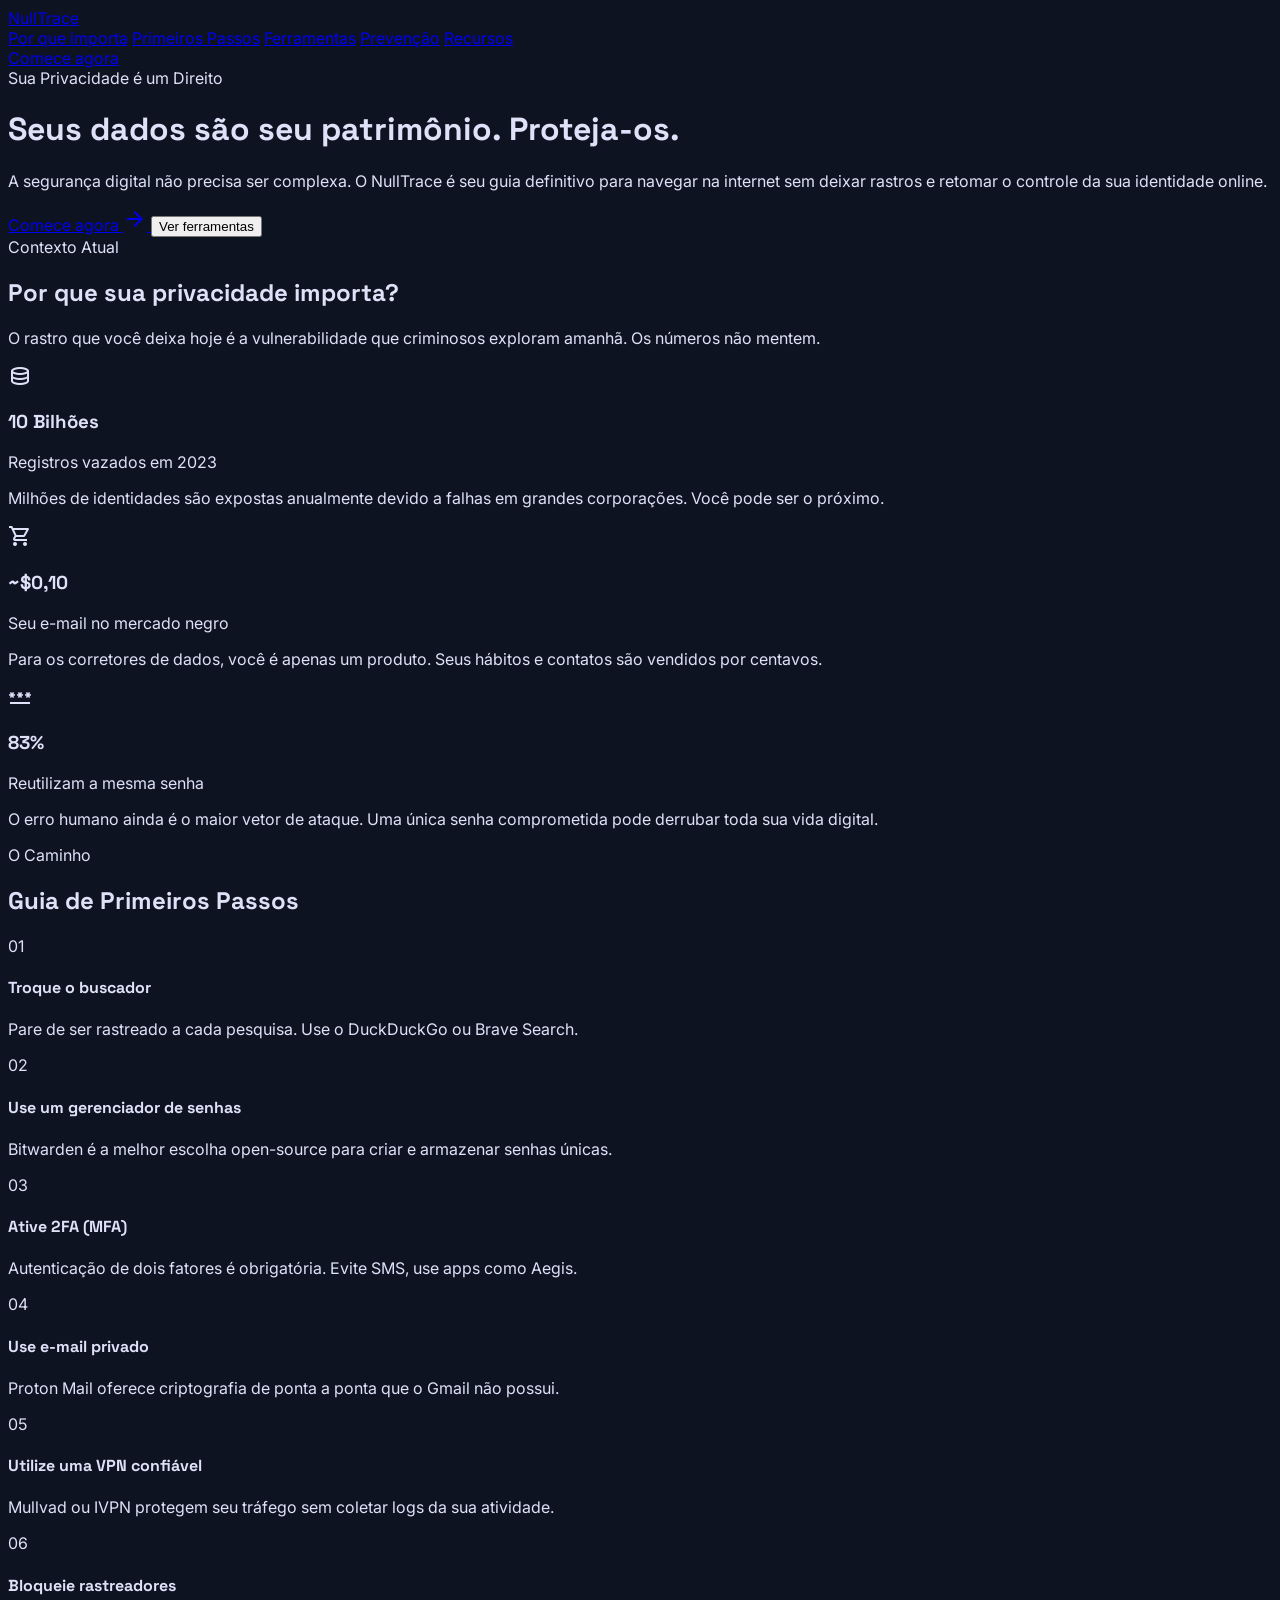
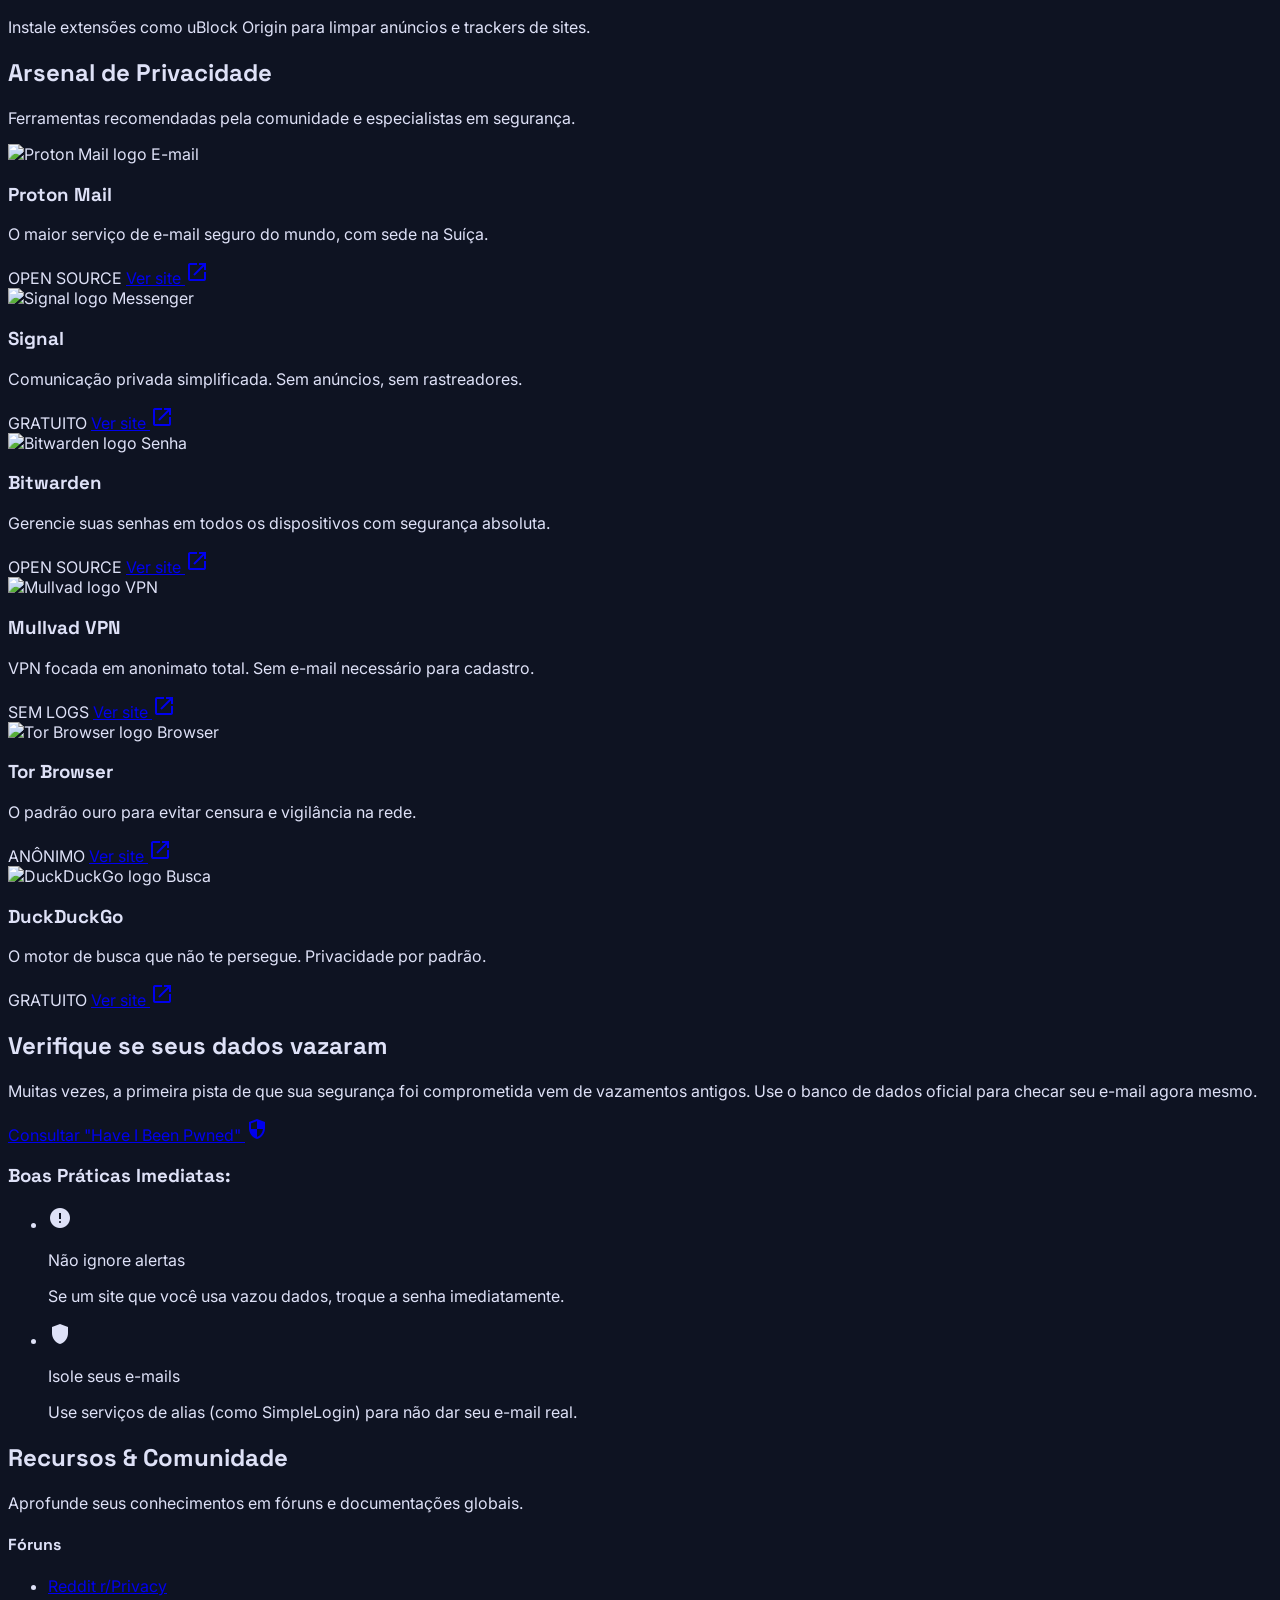
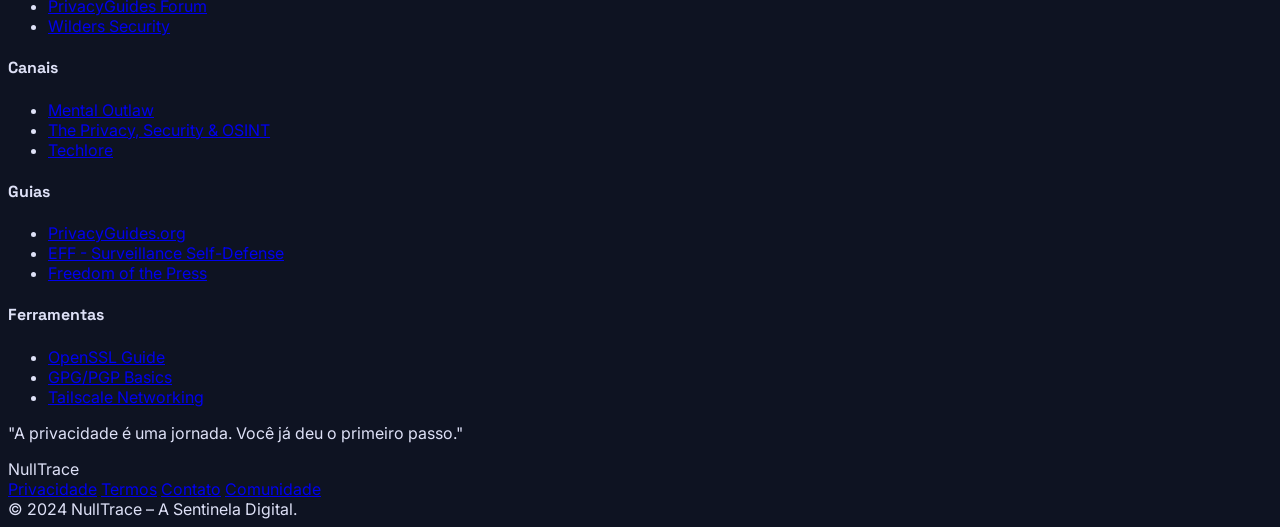
==== index.html @ 6bcc8bbe "Add files via upload" ====
<!DOCTYPE html>

<html class="dark" lang="pt-BR">

<head>
    <meta charset="utf-8" />
    <meta content="width=device-width, initial-scale=1.0" name="viewport" />
    <title>NullTrace | A Sentinela Digital</title>
    <script src="https://cdn.tailwindcss.com?plugins=forms,container-queries"></script>
    <link
        href="https://fonts.googleapis.com/css2?family=Space+Grotesk:wght@300;400;500;600;700&amp;family=Inter:wght@300;400;500;600&amp;display=swap"
        rel="stylesheet" />
    <link
        href="https://fonts.googleapis.com/css2?family=Material+Symbols+Outlined:wght,FILL@100..700,0..1&amp;display=swap"
        rel="stylesheet" />
    <link
        href="https://fonts.googleapis.com/css2?family=Material+Symbols+Outlined:wght,FILL@100..700,0..1&amp;display=swap"
        rel="stylesheet" />
    <script src="js/tailwind-config.js"></script>
    <link rel="stylesheet" href="css/style.css">
</head>

<body class="selection:bg-primary-container selection:text-white">
    <!-- TopNavBar -->
    <nav
        class="fixed top-0 w-full z-50 bg-[#0e1322]/60 backdrop-blur-xl transition-all duration-300 shadow-[0_20px_50px_rgba(37,99,235,0.08)]">
        <div class="flex justify-between items-center px-8 py-4 max-w-7xl mx-auto">
            <a class="text-2xl font-bold tracking-tighter text-white dark:text-slate-50" href="#">NullTrace</a>
            <div class="hidden md:flex items-center space-x-8">
                <a class="nav-link text-blue-500 font-semibold border-b-2 border-blue-600 pb-1 text-sm uppercase tracking-widest transition-colors"
                    href="#por-que-importa">Por que importa</a>
                <a class="nav-link text-slate-400 hover:text-white border-b-2 border-transparent pb-1 text-sm uppercase tracking-widest transition-colors"
                    href="#primeiros-passos">Primeiros Passos</a>
                <a class="nav-link text-slate-400 hover:text-white border-b-2 border-transparent pb-1 text-sm uppercase tracking-widest transition-colors"
                    href="#ferramentas">Ferramentas</a>
                <a class="nav-link text-slate-400 hover:text-white border-b-2 border-transparent pb-1 text-sm uppercase tracking-widest transition-colors"
                    href="#prevencao">Prevenção</a>
                <a class="nav-link text-slate-400 hover:text-white border-b-2 border-transparent pb-1 text-sm uppercase tracking-widest transition-colors"
                    href="#recursos">Recursos</a>
            </div>
            <a href="comece-agora.html"
                class="bg-gradient-to-r from-primary-container to-secondary-container text-on-primary-container px-6 py-2.5 rounded-xl font-semibold scale-95 duration-200 active:opacity-80 transition-all hover:shadow-[0_0_20px_rgba(37,99,235,0.3)] inline-block text-center">
                Comece agora
            </a>
        </div>
    </nav>
    <!-- Hero Section -->
    <header class="relative pt-32 pb-20 md:pt-48 md:pb-32 overflow-hidden bg-black">
        <div class="absolute inset-0 opacity-10"
            style="background-image: url('https://lh3.googleusercontent.com/aida-public/[base64]');">
        </div>
        <div class="max-w-7xl mx-auto px-8 relative z-10">
            <div class="space-y-8 max-w-4xl mx-auto flex flex-col items-center text-center">
                <div
                    class="inline-flex items-center px-3 py-1 rounded-full bg-primary-container/10 border border-primary-container/20 text-primary text-xs font-bold uppercase tracking-widest">
                    <span class="mr-2 flex h-2 w-2 rounded-full bg-primary animate-pulse"></span>
                    Sua Privacidade é um Direito
                </div>
                <h1 class="text-6xl md:text-8xl font-bold tracking-tighter text-white leading-tight">
                    Seus dados são seu <span class="text-secondary">patrimônio</span>.
                    Proteja-os.
                </h1>
                <p class="text-xl text-on-surface-variant max-w-2xl leading-relaxed mx-auto">
                    A segurança digital não precisa ser complexa. O NullTrace é seu guia definitivo para navegar na
                    internet sem deixar rastros e retomar o controle da sua identidade online.
                </p>
                <div class="flex flex-col sm:flex-row gap-4 justify-center">
                    <a href="comece-agora.html"
                        class="bg-gradient-to-r from-primary-container to-secondary-container text-white px-8 py-4 rounded-xl font-bold text-lg hover:scale-[1.02] transition-transform flex items-center justify-center gap-2">
                        Comece agora <span class="material-symbols-outlined">arrow_forward</span>
                    </a>
                    <button
                        class="bg-surface-container hover:bg-surface-container-high text-white px-8 py-4 rounded-xl font-bold text-lg transition-all border border-outline-variant/20 flex items-center justify-center gap-2">
                        Ver ferramentas
                    </button>
                </div>
            </div>
        </div>
    </header>
    <!-- Por que importa -->
    <section class="py-24 bg-surface-container-low" id="por-que-importa">
        <div class="max-w-7xl mx-auto px-8">
            <div class="flex flex-col md:flex-row justify-between items-end mb-16 gap-6">
                <div>
                    <span class="text-primary font-bold uppercase tracking-[0.2em] text-sm">Contexto Atual</span>
                    <h2 class="text-4xl font-bold text-white mt-2">Por que sua privacidade importa?</h2>
                </div>
                <p class="text-on-surface-variant max-w-md">O rastro que você deixa hoje é a vulnerabilidade que
                    criminosos exploram amanhã. Os números não mentem.</p>
            </div>
            <div class="grid md:grid-cols-3 gap-8">
                <!-- Card 1 -->
                <div
                    class="bg-surface-container p-8 rounded-xl border border-outline-variant/10 hover:-translate-y-2 hover:shadow-[0_20px_40px_rgba(37,99,235,0.1)] transition-all duration-300">
                    <span class="material-symbols-outlined text-secondary text-4xl mb-6">database</span>
                    <h3 class="text-4xl font-bold text-white mb-2">10 Bilhões</h3>
                    <p class="text-primary font-semibold mb-4">Registros vazados em 2023</p>
                    <p class="text-on-surface-variant text-sm leading-relaxed">Milhões de identidades são expostas
                        anualmente devido a falhas em grandes corporações. Você pode ser o próximo.</p>
                </div>
                <!-- Card 2 -->
                <div
                    class="bg-surface-container p-8 rounded-xl border border-outline-variant/10 hover:-translate-y-2 hover:shadow-[0_20px_40px_rgba(37,99,235,0.1)] transition-all duration-300">
                    <span class="material-symbols-outlined text-secondary text-4xl mb-6">shopping_cart</span>
                    <h3 class="text-4xl font-bold text-white mb-2">~$0,10</h3>
                    <p class="text-primary font-semibold mb-4">Seu e-mail no mercado negro</p>
                    <p class="text-on-surface-variant text-sm leading-relaxed">Para os corretores de dados, você é
                        apenas um produto. Seus hábitos e contatos são vendidos por centavos.</p>
                </div>
                <!-- Card 3 -->
                <div
                    class="bg-surface-container p-8 rounded-xl border border-outline-variant/10 hover:-translate-y-2 hover:shadow-[0_20px_40px_rgba(37,99,235,0.1)] transition-all duration-300">
                    <span class="material-symbols-outlined text-secondary text-4xl mb-6">password</span>
                    <h3 class="text-4xl font-bold text-white mb-2">83%</h3>
                    <p class="text-primary font-semibold mb-4">Reutilizam a mesma senha</p>
                    <p class="text-on-surface-variant text-sm leading-relaxed">O erro humano ainda é o maior vetor de
                        ataque. Uma única senha comprometida pode derrubar toda sua vida digital.</p>
                </div>
            </div>
        </div>
    </section>
    <!-- Guia de Primeiros Passos -->
    <section class="py-24 bg-surface" id="primeiros-passos">
        <div class="max-w-7xl mx-auto px-8">
            <div class="text-center mb-16">
                <span class="text-primary font-bold uppercase tracking-[0.2em] text-sm">O Caminho</span>
                <h2 class="text-4xl md:text-5xl font-bold text-white mt-2">Guia de Primeiros Passos</h2>
            </div>
            <div class="grid md:grid-cols-2 gap-x-12 gap-y-8">
                <!-- Step 1 -->
                <div
                    class="group flex gap-6 p-6 rounded-xl hover:bg-surface-container transition-colors border border-transparent hover:border-outline-variant/10">
                    <div
                        class="text-4xl font-bold text-primary-container opacity-50 group-hover:opacity-100 transition-opacity">
                        01</div>
                    <div>
                        <h4 class="text-xl font-bold text-white mb-1">Troque o buscador</h4>
                        <p class="text-on-surface-variant text-sm">Pare de ser rastreado a cada pesquisa. Use o
                            DuckDuckGo ou Brave Search.</p>
                    </div>
                </div>
                <!-- Step 2 -->
                <div
                    class="group flex gap-6 p-6 rounded-xl hover:bg-surface-container transition-colors border border-transparent hover:border-outline-variant/10">
                    <div
                        class="text-4xl font-bold text-primary-container opacity-50 group-hover:opacity-100 transition-opacity">
                        02</div>
                    <div>
                        <h4 class="text-xl font-bold text-white mb-1">Use um gerenciador de senhas</h4>
                        <p class="text-on-surface-variant text-sm">Bitwarden é a melhor escolha open-source para criar e
                            armazenar senhas únicas.</p>
                    </div>
                </div>
                <!-- Step 3 -->
                <div
                    class="group flex gap-6 p-6 rounded-xl hover:bg-surface-container transition-colors border border-transparent hover:border-outline-variant/10">
                    <div
                        class="text-4xl font-bold text-primary-container opacity-50 group-hover:opacity-100 transition-opacity">
                        03</div>
                    <div>
                        <h4 class="text-xl font-bold text-white mb-1">Ative 2FA (MFA)</h4>
                        <p class="text-on-surface-variant text-sm">Autenticação de dois fatores é obrigatória. Evite
                            SMS, use apps como Aegis.</p>
                    </div>
                </div>
                <!-- Step 4 -->
                <div
                    class="group flex gap-6 p-6 rounded-xl hover:bg-surface-container transition-colors border border-transparent hover:border-outline-variant/10">
                    <div
                        class="text-4xl font-bold text-primary-container opacity-50 group-hover:opacity-100 transition-opacity">
                        04</div>
                    <div>
                        <h4 class="text-xl font-bold text-white mb-1">Use e-mail privado</h4>
                        <p class="text-on-surface-variant text-sm">Proton Mail oferece criptografia de ponta a ponta que
                            o Gmail não possui.</p>
                    </div>
                </div>
                <!-- Step 5 -->
                <div
                    class="group flex gap-6 p-6 rounded-xl hover:bg-surface-container transition-colors border border-transparent hover:border-outline-variant/10">
                    <div
                        class="text-4xl font-bold text-primary-container opacity-50 group-hover:opacity-100 transition-opacity">
                        05</div>
                    <div>
                        <h4 class="text-xl font-bold text-white mb-1">Utilize uma VPN confiável</h4>
                        <p class="text-on-surface-variant text-sm">Mullvad ou IVPN protegem seu tráfego sem coletar logs
                            da sua atividade.</p>
                    </div>
                </div>
                <!-- Step 6 -->
                <div
                    class="group flex gap-6 p-6 rounded-xl hover:bg-surface-container transition-colors border border-transparent hover:border-outline-variant/10">
                    <div
                        class="text-4xl font-bold text-primary-container opacity-50 group-hover:opacity-100 transition-opacity">
                        06</div>
                    <div>
                        <h4 class="text-xl font-bold text-white mb-1">Bloqueie rastreadores</h4>
                        <p class="text-on-surface-variant text-sm">Instale extensões como uBlock Origin para limpar
                            anúncios e trackers de sites.</p>
                    </div>
                </div>
            </div>
        </div>
    </section>
    <!-- Ferramentas & Serviços (Bento Grid Style) -->
    <section class="py-24 bg-surface-container-low" id="ferramentas">
        <div class="max-w-7xl mx-auto px-8">
            <div class="mb-16">
                <h2 class="text-4xl font-bold text-white">Arsenal de Privacidade</h2>
                <p class="text-on-surface-variant mt-2">Ferramentas recomendadas pela comunidade e especialistas em
                    segurança.</p>
            </div>
            <div class="grid grid-cols-1 md:grid-cols-3 gap-6">
                <!-- Tool 1 -->
                <div
                    class="bg-surface-container p-6 rounded-xl border border-outline-variant/10 flex flex-col h-full group hover:bg-surface-container-high transition-all">
                    <div class="flex justify-between items-start mb-6">
                        <img src="https://cdn.simpleicons.org/protonmail/b4c5ff" alt="Proton Mail logo" class="w-8 h-8">
                        <span
                            class="px-2 py-1 bg-secondary-container/20 text-secondary text-[10px] font-bold uppercase tracking-widest rounded">E-mail</span>
                    </div>
                    <h3 class="text-xl font-bold text-white mb-2">Proton Mail</h3>
                    <p class="text-on-surface-variant text-sm mb-6 flex-grow">O maior serviço de e-mail seguro do mundo,
                        com sede na Suíça.</p>
                    <div class="flex items-center justify-between mt-auto">
                        <span class="text-[10px] text-primary-fixed-dim font-mono">OPEN SOURCE</span>
                        <a class="text-white text-sm font-bold flex items-center gap-1 group-hover:text-secondary transition-colors"
                            href="#">
                            Ver site <span class="material-symbols-outlined text-sm">open_in_new</span>
                        </a>
                    </div>
                </div>
                <!-- Tool 2 -->
                <div
                    class="bg-surface-container p-6 rounded-xl border border-outline-variant/10 flex flex-col h-full group hover:bg-surface-container-high transition-all">
                    <div class="flex justify-between items-start mb-6">
                        <img src="https://cdn.simpleicons.org/signal/b4c5ff" alt="Signal logo" class="w-8 h-8">
                        <span
                            class="px-2 py-1 bg-secondary-container/20 text-secondary text-[10px] font-bold uppercase tracking-widest rounded">Messenger</span>
                    </div>
                    <h3 class="text-xl font-bold text-white mb-2">Signal</h3>
                    <p class="text-on-surface-variant text-sm mb-6 flex-grow">Comunicação privada simplificada. Sem
                        anúncios, sem rastreadores.</p>
                    <div class="flex items-center justify-between mt-auto">
                        <span class="text-[10px] text-primary-fixed-dim font-mono">GRATUITO</span>
                        <a class="text-white text-sm font-bold flex items-center gap-1 group-hover:text-secondary transition-colors"
                            href="#">
                            Ver site <span class="material-symbols-outlined text-sm">open_in_new</span>
                        </a>
                    </div>
                </div>
                <!-- Tool 3 -->
                <div
                    class="bg-surface-container p-6 rounded-xl border border-outline-variant/10 flex flex-col h-full group hover:bg-surface-container-high transition-all">
                    <div class="flex justify-between items-start mb-6">
                        <img src="https://cdn.simpleicons.org/bitwarden/b4c5ff" alt="Bitwarden logo" class="w-8 h-8">
                        <span
                            class="px-2 py-1 bg-secondary-container/20 text-secondary text-[10px] font-bold uppercase tracking-widest rounded">Senha</span>
                    </div>
                    <h3 class="text-xl font-bold text-white mb-2">Bitwarden</h3>
                    <p class="text-on-surface-variant text-sm mb-6 flex-grow">Gerencie suas senhas em todos os
                        dispositivos com segurança absoluta.</p>
                    <div class="flex items-center justify-between mt-auto">
                        <span class="text-[10px] text-primary-fixed-dim font-mono">OPEN SOURCE</span>
                        <a class="text-white text-sm font-bold flex items-center gap-1 group-hover:text-secondary transition-colors"
                            href="#">
                            Ver site <span class="material-symbols-outlined text-sm">open_in_new</span>
                        </a>
                    </div>
                </div>
                <!-- Tool 4 -->
                <div
                    class="bg-surface-container p-6 rounded-xl border border-outline-variant/10 flex flex-col h-full group hover:bg-surface-container-high transition-all">
                    <div class="flex justify-between items-start mb-6">
                        <img src="https://cdn.simpleicons.org/mullvad/b4c5ff" alt="Mullvad logo" class="w-8 h-8">
                        <span
                            class="px-2 py-1 bg-secondary-container/20 text-secondary text-[10px] font-bold uppercase tracking-widest rounded">VPN</span>
                    </div>
                    <h3 class="text-xl font-bold text-white mb-2">Mullvad VPN</h3>
                    <p class="text-on-surface-variant text-sm mb-6 flex-grow">VPN focada em anonimato total. Sem e-mail
                        necessário para cadastro.</p>
                    <div class="flex items-center justify-between mt-auto">
                        <span class="text-[10px] text-primary-fixed-dim font-mono">SEM LOGS</span>
                        <a class="text-white text-sm font-bold flex items-center gap-1 group-hover:text-secondary transition-colors"
                            href="#">
                            Ver site <span class="material-symbols-outlined text-sm">open_in_new</span>
                        </a>
                    </div>
                </div>
                <!-- Tool 5 -->
                <div
                    class="bg-surface-container p-6 rounded-xl border border-outline-variant/10 flex flex-col h-full group hover:bg-surface-container-high transition-all">
                    <div class="flex justify-between items-start mb-6">
                        <img src="https://cdn.simpleicons.org/torbrowser/b4c5ff" alt="Tor Browser logo" class="w-8 h-8">
                        <span
                            class="px-2 py-1 bg-secondary-container/20 text-secondary text-[10px] font-bold uppercase tracking-widest rounded">Browser</span>
                    </div>
                    <h3 class="text-xl font-bold text-white mb-2">Tor Browser</h3>
                    <p class="text-on-surface-variant text-sm mb-6 flex-grow">O padrão ouro para evitar censura e
                        vigilância na rede.</p>
                    <div class="flex items-center justify-between mt-auto">
                        <span class="text-[10px] text-primary-fixed-dim font-mono">ANÔNIMO</span>
                        <a class="text-white text-sm font-bold flex items-center gap-1 group-hover:text-secondary transition-colors"
                            href="#">
                            Ver site <span class="material-symbols-outlined text-sm">open_in_new</span>
                        </a>
                    </div>
                </div>
                <!-- Tool 6 -->
                <div
                    class="bg-surface-container p-6 rounded-xl border border-outline-variant/10 flex flex-col h-full group hover:bg-surface-container-high transition-all">
                    <div class="flex justify-between items-start mb-6">
                        <img src="https://cdn.simpleicons.org/duckduckgo/b4c5ff" alt="DuckDuckGo logo" class="w-8 h-8">
                        <span
                            class="px-2 py-1 bg-secondary-container/20 text-secondary text-[10px] font-bold uppercase tracking-widest rounded">Busca</span>
                    </div>
                    <h3 class="text-xl font-bold text-white mb-2">DuckDuckGo</h3>
                    <p class="text-on-surface-variant text-sm mb-6 flex-grow">O motor de busca que não te persegue.
                        Privacidade por padrão.</p>
                    <div class="flex items-center justify-between mt-auto">
                        <span class="text-[10px] text-primary-fixed-dim font-mono">GRATUITO</span>
                        <a class="text-white text-sm font-bold flex items-center gap-1 group-hover:text-secondary transition-colors"
                            href="#">
                            Ver site <span class="material-symbols-outlined text-sm">open_in_new</span>
                        </a>
                    </div>
                </div>
            </div>
        </div>
    </section>
    <!-- Prevenção de Vazamentos -->
    <section class="py-24 bg-surface" id="prevencao">
        <div class="max-w-7xl mx-auto px-8">
            <div
                class="bg-gradient-to-br from-surface-container to-surface-container-highest p-8 md:p-16 rounded-3xl border border-primary-container/20 relative overflow-hidden">
                <div class="absolute top-0 right-0 w-64 h-64 bg-primary/5 blur-3xl -mr-20 -mt-20 rounded-full"></div>
                <div class="relative z-10 grid md:grid-cols-2 gap-12 items-center">
                    <div>
                        <h2 class="text-4xl font-bold text-white mb-6">Verifique se seus dados vazaram</h2>
                        <p class="text-on-surface-variant mb-8 leading-relaxed">
                            Muitas vezes, a primeira pista de que sua segurança foi comprometida vem de vazamentos
                            antigos. Use o banco de dados oficial para checar seu e-mail agora mesmo.
                        </p>
                        <a class="inline-flex items-center justify-center gap-3 bg-primary-container text-white px-8 py-4 rounded-xl font-bold hover:bg-primary-container/80 transition-all"
                            href="https://haveibeenpwned.com" target="_blank">
                            Consultar "Have I Been Pwned" <span class="material-symbols-outlined">security</span>
                        </a>
                    </div>
                    <div class="space-y-6">
                        <h3 class="text-xl font-bold text-white">Boas Práticas Imediatas:</h3>
                        <ul class="space-y-4">
                            <li class="flex items-start gap-4">
                                <span class="material-symbols-outlined text-error mt-1"
                                    style="font-variation-settings: 'FILL' 1;">error</span>
                                <div>
                                    <p class="font-bold text-white">Não ignore alertas</p>
                                    <p class="text-sm text-on-surface-variant">Se um site que você usa vazou dados,
                                        troque a senha imediatamente.</p>
                                </div>
                            </li>
                            <li class="flex items-start gap-4">
                                <span class="material-symbols-outlined text-secondary mt-1"
                                    style="font-variation-settings: 'FILL' 1;">shield</span>
                                <div>
                                    <p class="font-bold text-white">Isole seus e-mails</p>
                                    <p class="text-sm text-on-surface-variant">Use serviços de alias (como SimpleLogin)
                                        para não dar seu e-mail real.</p>
                                </div>
                            </li>
                        </ul>
                    </div>
                </div>
            </div>
        </div>
    </section>
    <!-- Recursos & Comunidade -->
    <section class="py-24 bg-surface" id="recursos">
        <div class="max-w-7xl mx-auto px-8">
            <div class="text-center mb-16">
                <h2 class="text-4xl font-bold text-white">Recursos &amp; Comunidade</h2>
                <p class="text-on-surface-variant mt-2">Aprofunde seus conhecimentos em fóruns e documentações globais.
                </p>
            </div>
            <div class="grid grid-cols-2 md:grid-cols-4 gap-8">
                <div class="space-y-4">
                    <h4 class="text-primary font-bold uppercase tracking-widest text-xs">Fóruns</h4>
                    <ul class="space-y-2 text-on-surface-variant text-sm">
                        <li><a class="hover:text-white transition-colors" href="#">Reddit r/Privacy</a></li>
                        <li><a class="hover:text-white transition-colors" href="#">PrivacyGuides Forum</a></li>
                        <li><a class="hover:text-white transition-colors" href="#">Wilders Security</a></li>
                    </ul>
                </div>
                <div class="space-y-4">
                    <h4 class="text-primary font-bold uppercase tracking-widest text-xs">Canais</h4>
                    <ul class="space-y-2 text-on-surface-variant text-sm">
                        <li><a class="hover:text-white transition-colors" href="#">Mental Outlaw</a></li>
                        <li><a class="hover:text-white transition-colors" href="#">The Privacy, Security &amp; OSINT</a>
                        </li>
                        <li><a class="hover:text-white transition-colors" href="#">Techlore</a></li>
                    </ul>
                </div>
                <div class="space-y-4">
                    <h4 class="text-primary font-bold uppercase tracking-widest text-xs">Guias</h4>
                    <ul class="space-y-2 text-on-surface-variant text-sm">
                        <li><a class="hover:text-white transition-colors" href="#">PrivacyGuides.org</a></li>
                        <li><a class="hover:text-white transition-colors" href="#">EFF - Surveillance Self-Defense</a>
                        </li>
                        <li><a class="hover:text-white transition-colors" href="#">Freedom of the Press</a></li>
                    </ul>
                </div>
                <div class="space-y-4">
                    <h4 class="text-primary font-bold uppercase tracking-widest text-xs">Ferramentas</h4>
                    <ul class="space-y-2 text-on-surface-variant text-sm">
                        <li><a class="hover:text-white transition-colors" href="#">OpenSSL Guide</a></li>
                        <li><a class="hover:text-white transition-colors" href="#">GPG/PGP Basics</a></li>
                        <li><a class="hover:text-white transition-colors" href="#">Tailscale Networking</a></li>
                    </ul>
                </div>
            </div>
            <div class="mt-20 text-center">
                <p class="text-2xl md:text-3xl font-headline font-bold text-white mb-8 italic opacity-80">
                    "A privacidade é uma jornada. Você já deu o primeiro passo."
                </p>
                <div class="h-px w-24 bg-primary-container mx-auto"></div>
            </div>
        </div>
    </section>
    <!-- Footer -->
    <footer class="bg-[#0e1322] w-full py-12 border-t border-white/5">
        <div class="flex flex-col md:flex-row justify-between items-center px-8 max-w-7xl mx-auto gap-8">
            <div class="text-lg font-bold text-slate-200">NullTrace</div>
            <div class="flex gap-8">
                <a class="text-slate-500 hover:text-blue-400 transition-colors text-xs uppercase tracking-[0.1em]"
                    href="#">Privacidade</a>
                <a class="text-slate-500 hover:text-blue-400 transition-colors text-xs uppercase tracking-[0.1em]"
                    href="#">Termos</a>
                <a class="text-slate-500 hover:text-blue-400 transition-colors text-xs uppercase tracking-[0.1em]"
                    href="#">Contato</a>
                <a class="text-slate-500 hover:text-blue-400 transition-colors text-xs uppercase tracking-[0.1em]"
                    href="#">Comunidade</a>
            </div>
            <div class="text-slate-500 text-sm">
                © 2024 NullTrace – A Sentinela Digital.
            </div>
        </div>
    </footer>
    <script src="https://cdn.jsdelivr.net/gh/studio-freight/lenis@1.0.29/bundled/lenis.min.js"></script>
    <script src="js/script.js"></script>
</body>

</html>
---- css/style.css ----
body { font-family: 'Inter', sans-serif; background-color: #0e1322; color: #dee1f7; }
h1, h2, h3, h4 { font-family: 'Space Grotesk', sans-serif; }
.material-symbols-outlined { font-variation-settings: 'FILL' 0, 'wght' 400, 'GRAD' 0, 'opsz' 24; }
.glass-nav { backdrop-filter: blur(20px); -webkit-backdrop-filter: blur(20px); }
.hero-gradient { background: radial-gradient(circle at 50% 50%, rgba(37, 99, 235, 0.1) 0%, rgba(14, 19, 34, 0) 70%); }
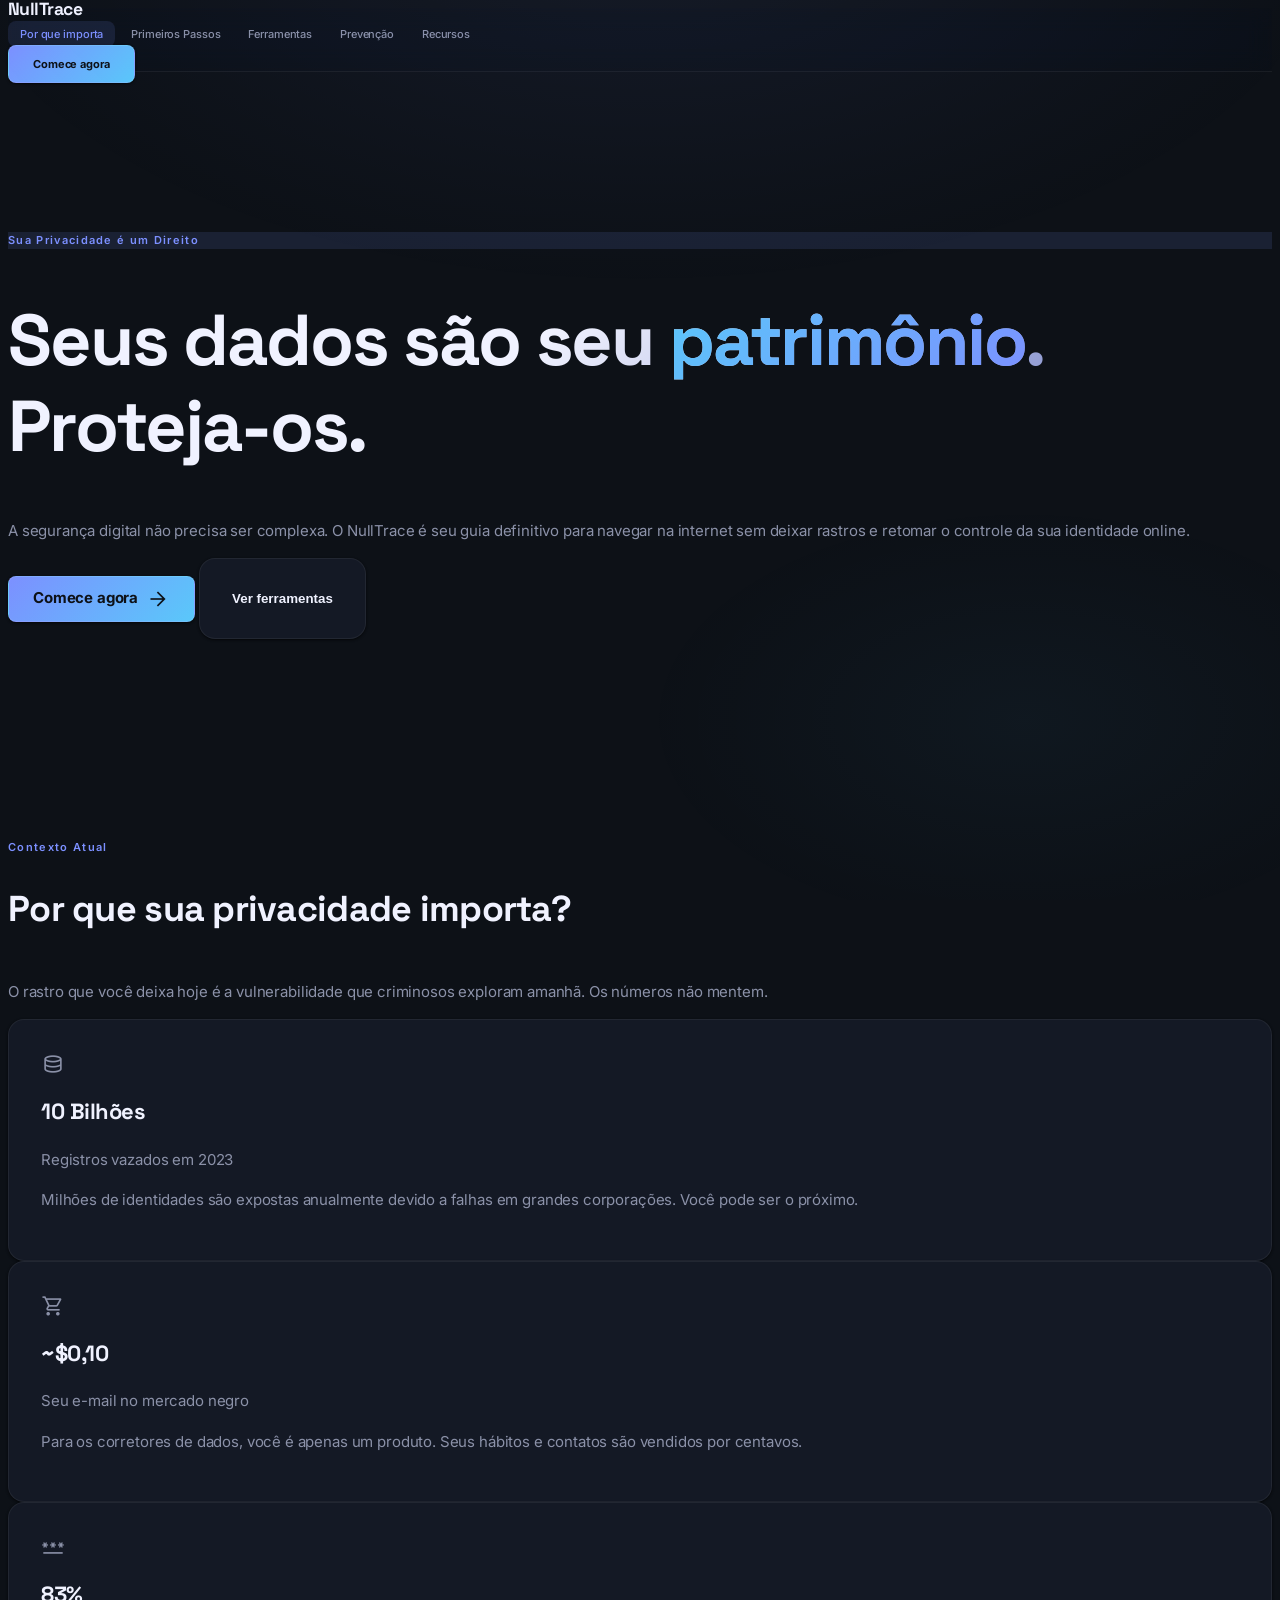
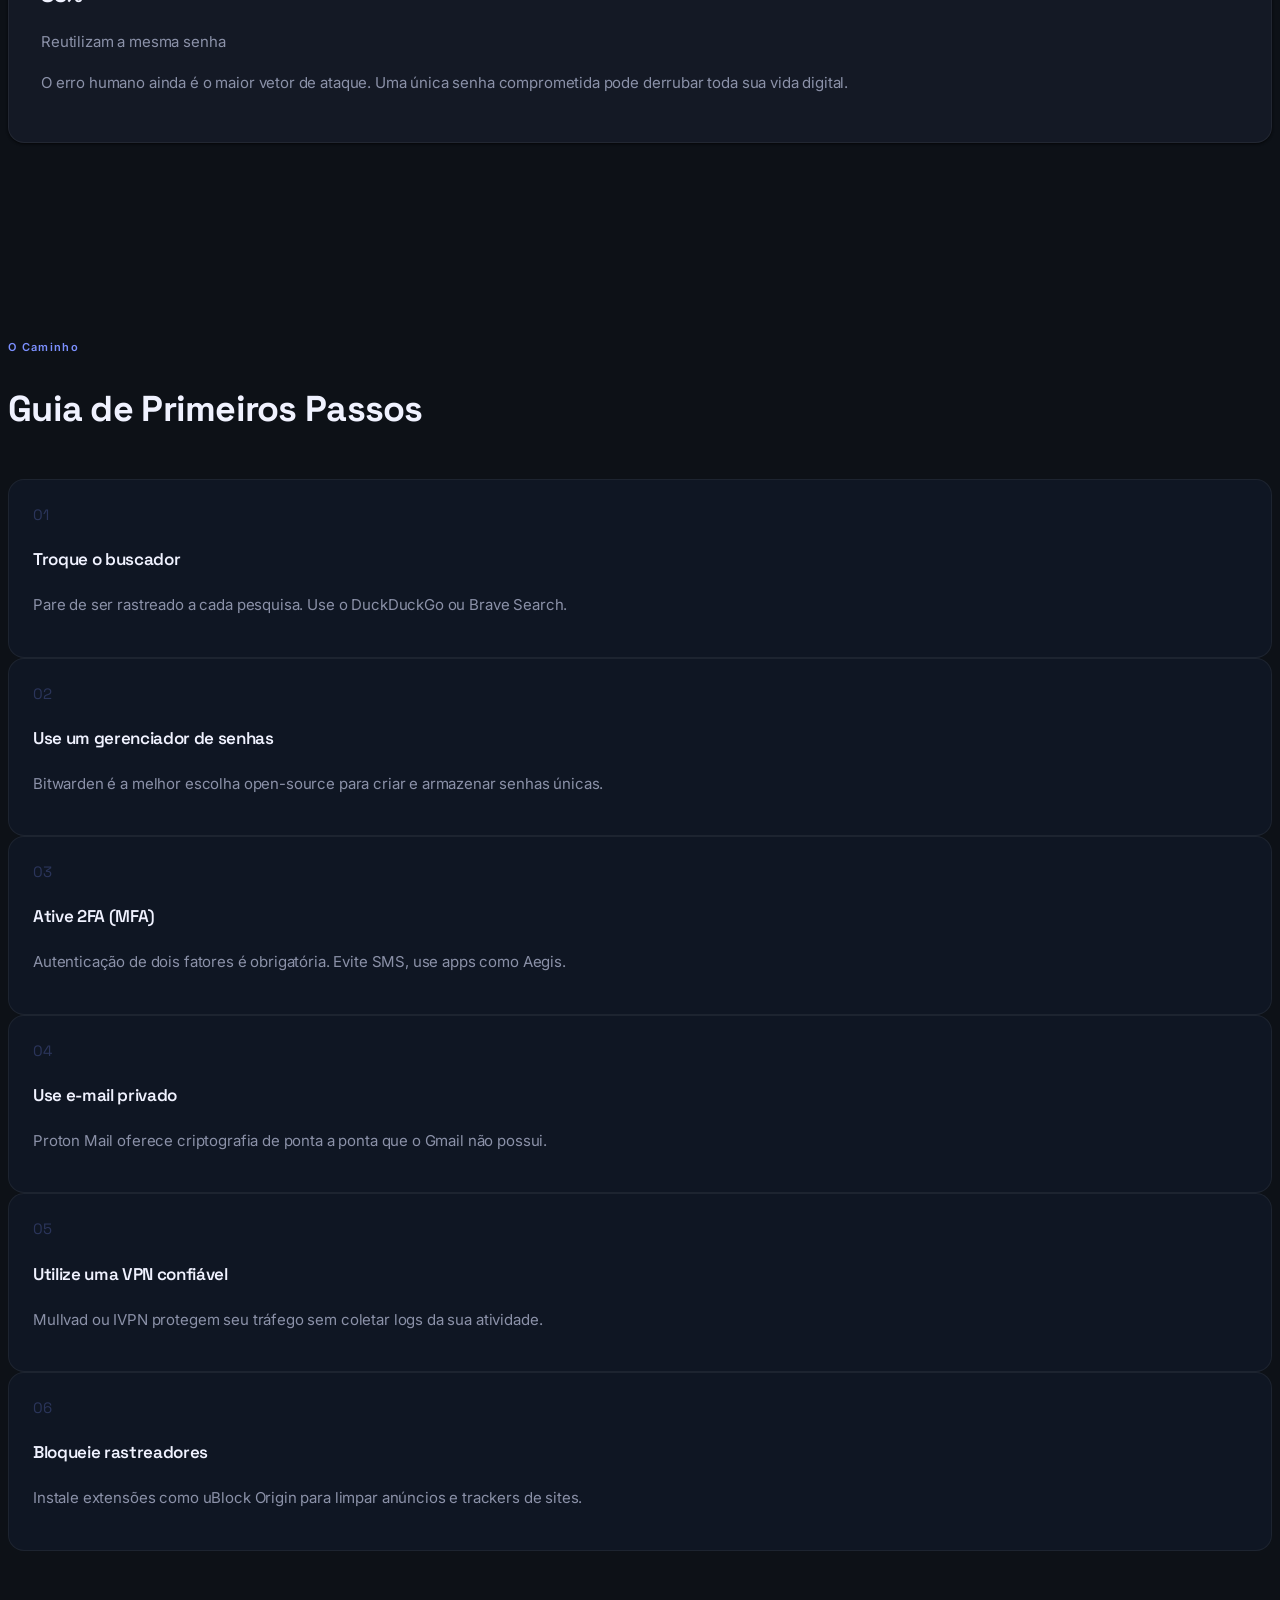
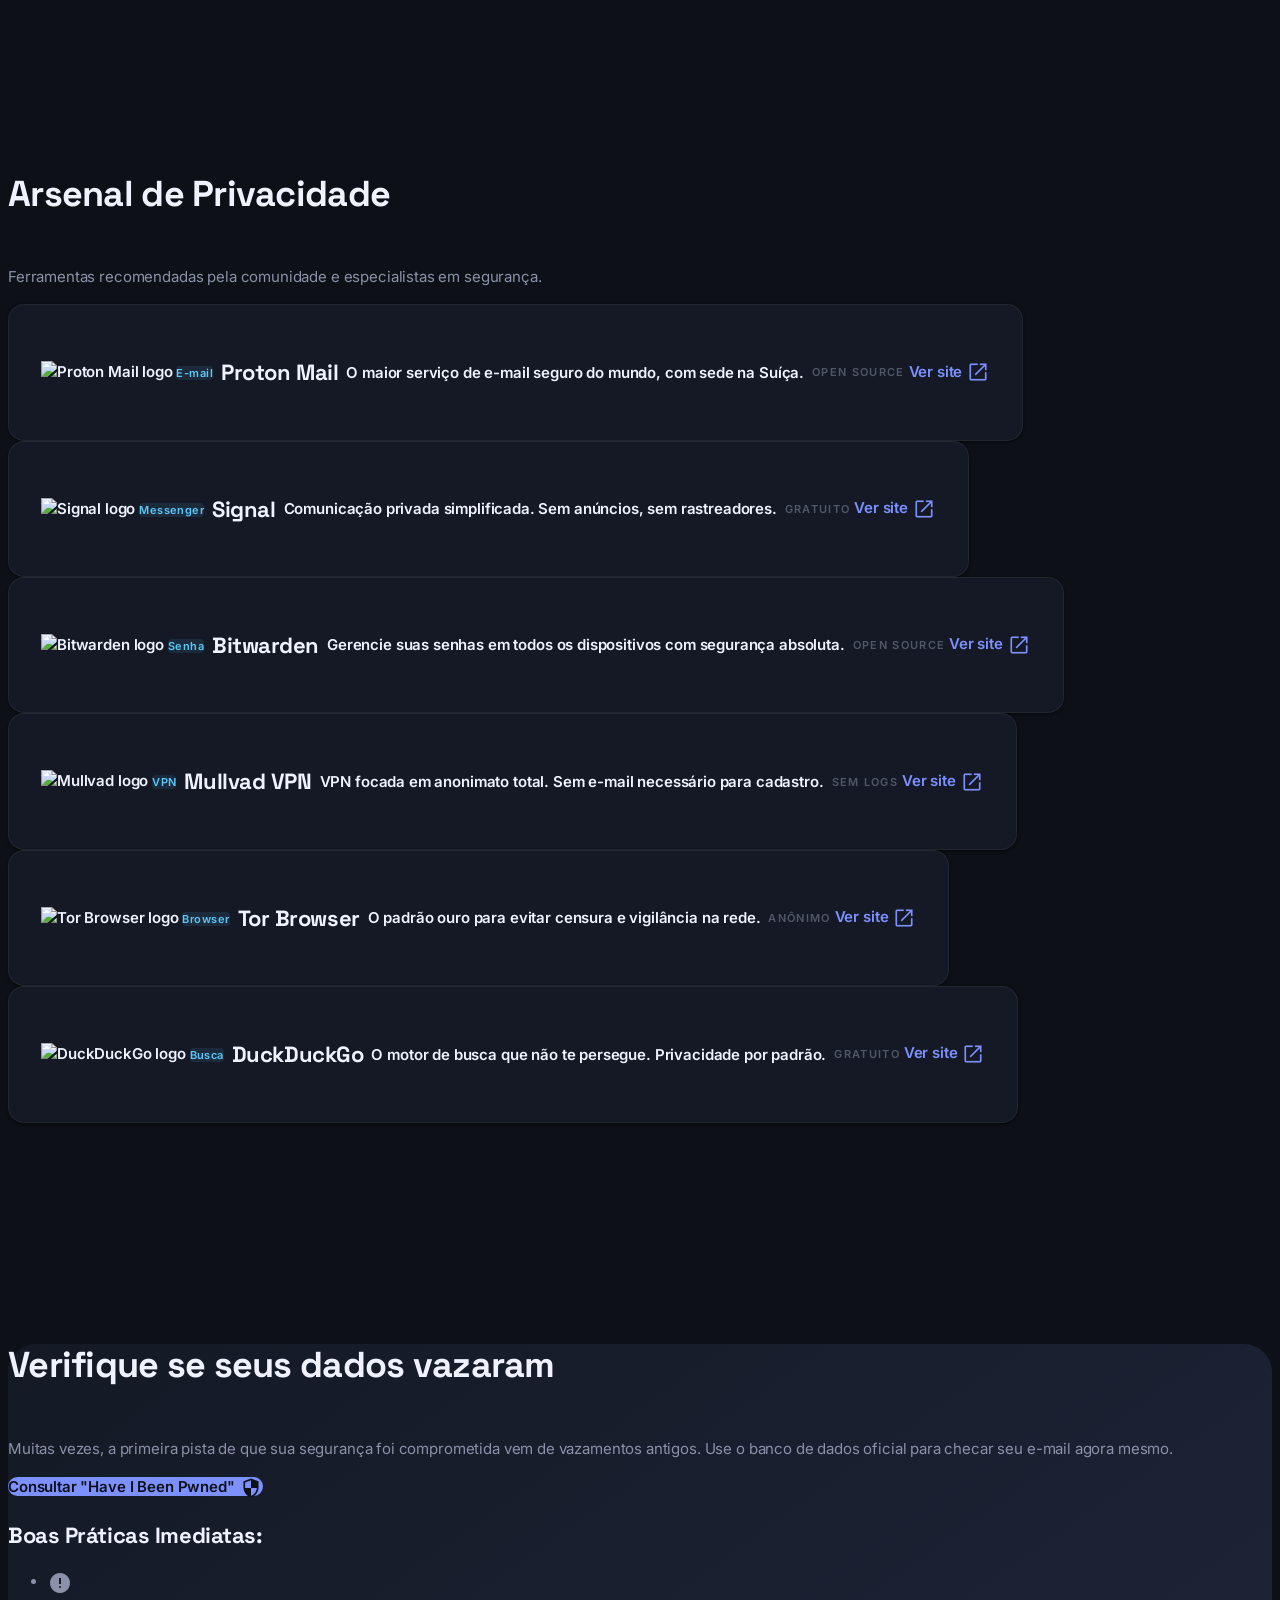
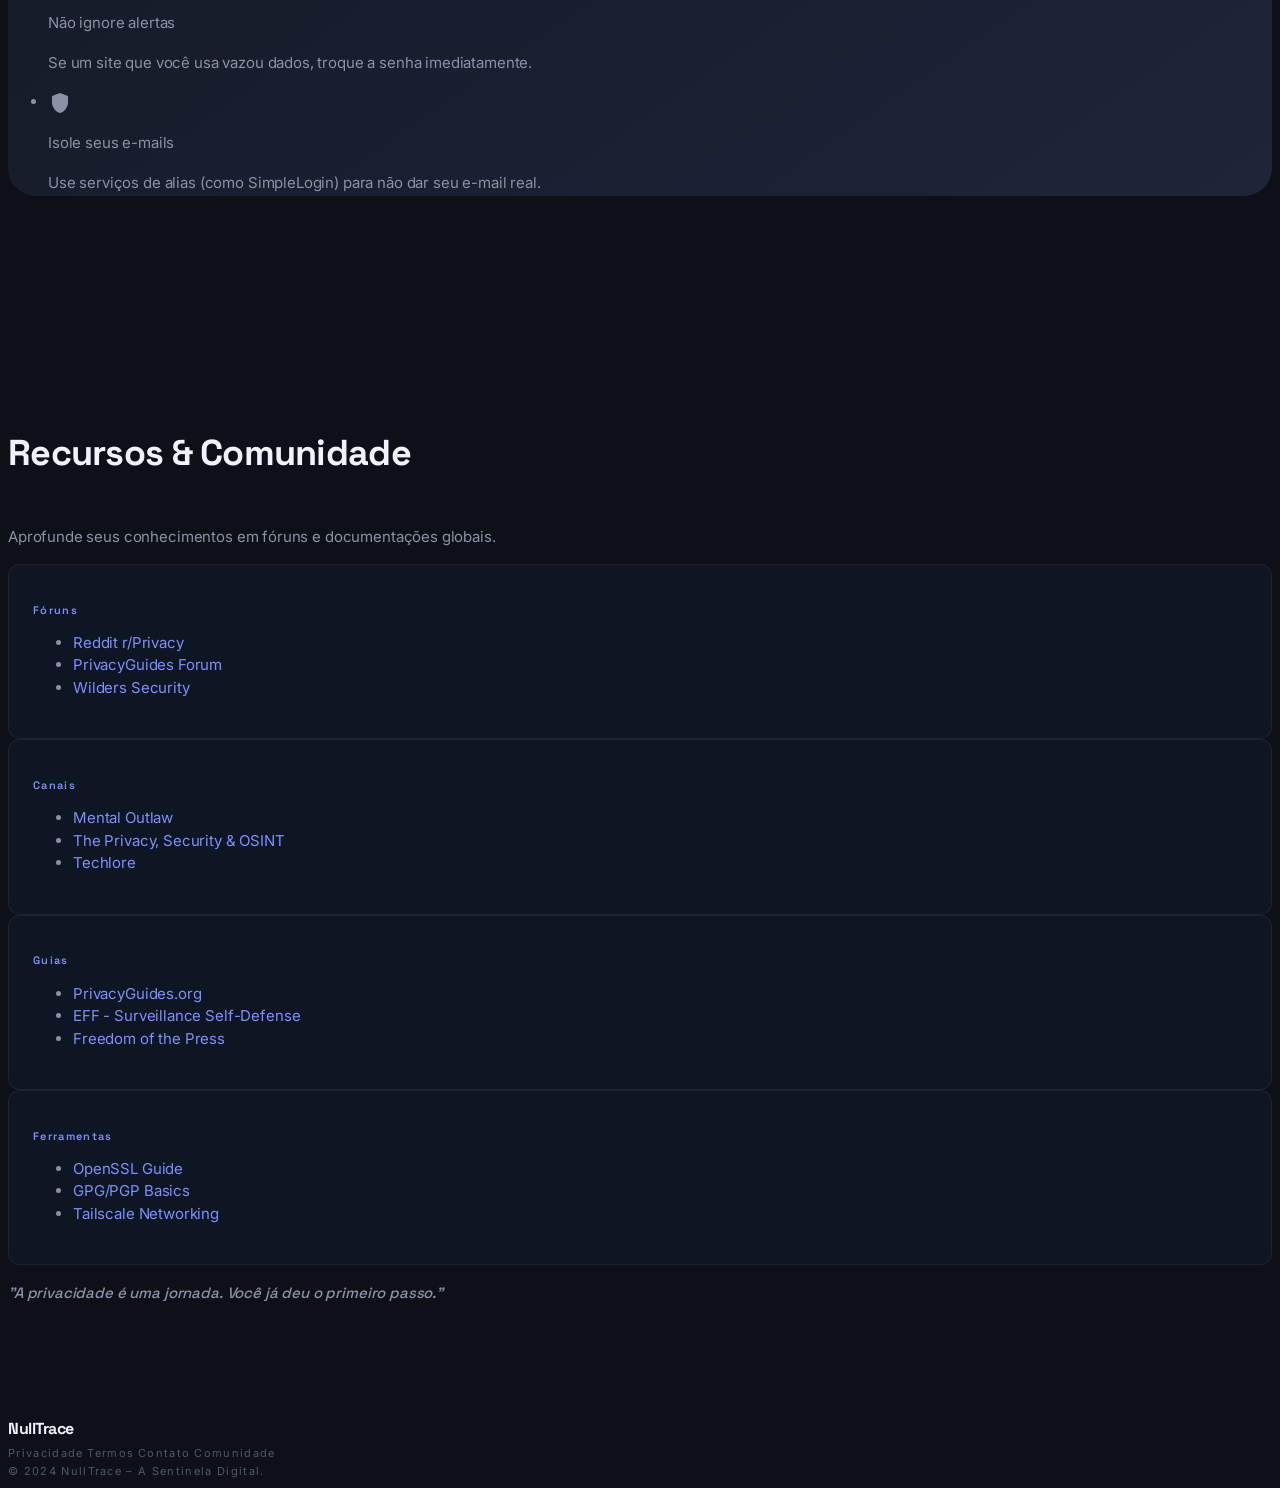
==== commit f39b2327: "Refatoração Visual (Estilo Linear), Limpeza de Arquivos Duplicados e Modo Rápido no Guia" ====
--- a/index.html
+++ b/index.html
@@ -24,9 +24,9 @@
     <!-- TopNavBar -->
     <nav
         class="fixed top-0 w-full z-50 bg-[#0e1322]/60 backdrop-blur-xl transition-all duration-300 shadow-[0_20px_50px_rgba(37,99,235,0.08)]">
-        <div class="flex justify-between items-center px-8 py-4 max-w-7xl mx-auto">
+        <div class="flex justify-between items-center px-8 py-4 max-w-7xl mx-auto gap-12">
             <a class="text-2xl font-bold tracking-tighter text-white dark:text-slate-50" href="#">NullTrace</a>
-            <div class="hidden md:flex items-center space-x-8">
+            <div class="hidden md:flex items-center space-x-12 mx-8">
                 <a class="nav-link text-blue-500 font-semibold border-b-2 border-blue-600 pb-1 text-sm uppercase tracking-widest transition-colors"
                     href="#por-que-importa">Por que importa</a>
                 <a class="nav-link text-slate-400 hover:text-white border-b-2 border-transparent pb-1 text-sm uppercase tracking-widest transition-colors"
@@ -39,7 +39,7 @@
                     href="#recursos">Recursos</a>
             </div>
             <a href="comece-agora.html"
-                class="bg-gradient-to-r from-primary-container to-secondary-container text-on-primary-container px-6 py-2.5 rounded-xl font-semibold scale-95 duration-200 active:opacity-80 transition-all hover:shadow-[0_0_20px_rgba(37,99,235,0.3)] inline-block text-center">
+                class="bg-gradient-to-r from-primary-container to-secondary-container text-on-primary-container px-6 py-2.5 rounded-xl font-semibold scale-95 duration-200 active:opacity-80 transition-all hover:shadow-[0_0_20px_rgba(37,99,235,0.3)] inline-block text-center whitespace-nowrap ml-4">
                 Comece agora
             </a>
         </div>
--- a/css/style.css
+++ b/css/style.css
@@ -1,5 +1,816 @@
-body { font-family: 'Inter', sans-serif; background-color: #0e1322; color: #dee1f7; }
-h1, h2, h3, h4 { font-family: 'Space Grotesk', sans-serif; }
-.material-symbols-outlined { font-variation-settings: 'FILL' 0, 'wght' 400, 'GRAD' 0, 'opsz' 24; }
-.glass-nav { backdrop-filter: blur(20px); -webkit-backdrop-filter: blur(20px); }
-.hero-gradient { background: radial-gradient(circle at 50% 50%, rgba(37, 99, 235, 0.1) 0%, rgba(14, 19, 34, 0) 70%); }
+/* ═══════════════════════════════════════════════════════════════
+   NullTrace — Design System
+   Inspiração: Linear App — Minimalista, dark, levemente azulado
+   ═══════════════════════════════════════════════════════════════ */
+
+/* ── 1. Design Tokens — Variáveis Globais ─────────────────────── */
+:root {
+  /* ─ Cores base ─ */
+  --color-bg:               #0d1117;   /* fundo principal — azul escuro profundo */
+  --color-bg-subtle:        #0f1623;   /* fundo levemente mais claro */
+  --color-surface:          #141925;   /* superfície de cards */
+  --color-surface-raised:   #1a2033;   /* card hover / raised */
+  --color-surface-overlay:  #1e2538;   /* overlays, modais */
+
+  /* ─ Cores de borda ─ */
+  --color-border:           rgba(255, 255, 255, 0.06);
+  --color-border-subtle:    rgba(255, 255, 255, 0.04);
+  --color-border-strong:    rgba(255, 255, 255, 0.12);
+  --color-border-accent:    rgba(124, 144, 255, 0.25);
+
+  /* ─ Cores de texto ─ */
+  --color-text-primary:     #f0f2ff;   /* títulos — quase branco com toque azulado */
+  --color-text-secondary:   #8b91a8;   /* texto suave — cinza azulado médio */
+  --color-text-tertiary:    #525768;   /* text muted — bem discreto */
+  --color-text-inverse:     #0d1117;
+
+  /* ─ Acento — azul Linear ─ */
+  --color-accent:           #7c90ff;   /* azul elétrico suave */
+  --color-accent-hover:     #9baeff;
+  --color-accent-muted:     rgba(124, 144, 255, 0.12);
+  --color-accent-glow:      rgba(124, 144, 255, 0.20);
+
+  /* ─ Acento secundário — azul-ciano ─ */
+  --color-secondary:        #5ac8fa;
+  --color-secondary-muted:  rgba(90, 200, 250, 0.10);
+
+  /* ─ Estados semânticos ─ */
+  --color-success:          #3ddc84;
+  --color-success-muted:    rgba(61, 220, 132, 0.12);
+  --color-warning:          #f5a623;
+  --color-warning-muted:    rgba(245, 166, 35, 0.12);
+  --color-error:            #ff6b6b;
+  --color-error-muted:      rgba(255, 107, 107, 0.12);
+
+  /* ─ Tipografia ─ */
+  --font-display:   'Space Grotesk', system-ui, sans-serif;
+  --font-body:      'Inter', system-ui, sans-serif;
+  --font-mono:      'JetBrains Mono', 'Fira Code', monospace;
+
+  /* Escala de font-size */
+  --text-xs:    0.6875rem;  /* 11px */
+  --text-sm:    0.8125rem;  /* 13px */
+  --text-base:  0.9375rem;  /* 15px */
+  --text-md:    1.0625rem;  /* 17px */
+  --text-lg:    1.1875rem;  /* 19px */
+  --text-xl:    1.375rem;   /* 22px */
+  --text-2xl:   1.75rem;    /* 28px */
+  --text-3xl:   2.25rem;    /* 36px */
+  --text-4xl:   3rem;       /* 48px */
+  --text-5xl:   3.75rem;    /* 60px */
+  --text-6xl:   4.5rem;     /* 72px */
+
+  /* Peso */
+  --weight-regular:  400;
+  --weight-medium:   500;
+  --weight-semibold: 600;
+  --weight-bold:     700;
+
+  /* Line height */
+  --leading-tight:    1.2;
+  --leading-snug:     1.35;
+  --leading-normal:   1.5;
+  --leading-relaxed:  1.7;
+
+  /* Letter spacing */
+  --tracking-tight:   -0.03em;
+  --tracking-snug:    -0.02em;
+  --tracking-normal:  -0.01em;
+  --tracking-wide:    0.04em;
+  --tracking-widest:  0.12em;
+
+  /* ─ Espaçamento ─ */
+  --space-1:   0.25rem;   /*  4px */
+  --space-2:   0.5rem;    /*  8px */
+  --space-3:   0.75rem;   /* 12px */
+  --space-4:   1rem;      /* 16px */
+  --space-5:   1.25rem;   /* 20px */
+  --space-6:   1.5rem;    /* 24px */
+  --space-8:   2rem;      /* 32px */
+  --space-10:  2.5rem;    /* 40px */
+  --space-12:  3rem;      /* 48px */
+  --space-16:  4rem;      /* 64px */
+  --space-20:  5rem;      /* 80px */
+  --space-24:  6rem;      /* 96px */
+  --space-32:  8rem;      /* 128px */
+
+  /* ─ Bordas / Radius ─ */
+  --radius-sm:   4px;
+  --radius-md:   8px;
+  --radius-lg:   12px;
+  --radius-xl:   16px;
+  --radius-2xl:  20px;
+  --radius-3xl:  28px;
+  --radius-full: 9999px;
+
+  /* ─ Sombras ─ */
+  --shadow-sm:    0 1px 3px rgba(0, 0, 0, 0.4), 0 1px 2px rgba(0, 0, 0, 0.3);
+  --shadow-md:    0 4px 12px rgba(0, 0, 0, 0.35), 0 2px 4px rgba(0, 0, 0, 0.25);
+  --shadow-lg:    0 12px 32px rgba(0, 0, 0, 0.4), 0 4px 8px rgba(0, 0, 0, 0.3);
+  --shadow-accent: 0 0 0 1px var(--color-border-accent), 0 8px 30px var(--color-accent-glow);
+
+  /* ─ Transições ─ */
+  --transition-fast:   120ms cubic-bezier(0.16, 1, 0.3, 1);
+  --transition-base:   220ms cubic-bezier(0.16, 1, 0.3, 1);
+  --transition-slow:   380ms cubic-bezier(0.16, 1, 0.3, 1);
+
+  /* ─ Blur ─ */
+  --blur-nav: 20px;
+}
+
+
+/* ── 2. Reset & Base ─────────────────────────────────────────── */
+*, *::before, *::after {
+  box-sizing: border-box;
+}
+
+html {
+  -webkit-font-smoothing: antialiased;
+  -moz-osx-font-smoothing: grayscale;
+  scroll-behavior: smooth;
+  color-scheme: dark;
+}
+
+body {
+  font-family: var(--font-body);
+  font-size: var(--text-base);
+  font-weight: var(--weight-regular);
+  line-height: var(--leading-normal);
+  letter-spacing: var(--tracking-normal);
+  background-color: var(--color-bg);
+  color: var(--color-text-secondary);
+}
+
+/* ─ Hierarquia tipográfica ─ */
+h1, h2, h3, h4, h5, h6 {
+  font-family: var(--font-display);
+  font-weight: var(--weight-bold);
+  line-height: var(--leading-tight);
+  letter-spacing: var(--tracking-snug);
+  color: var(--color-text-primary);
+}
+
+h1 { font-size: var(--text-5xl); letter-spacing: var(--tracking-tight); }
+h2 { font-size: var(--text-3xl); }
+h3 { font-size: var(--text-xl); }
+h4 { font-size: var(--text-md); font-weight: var(--weight-semibold); }
+
+p {
+  line-height: var(--leading-relaxed);
+}
+
+a {
+  color: var(--color-accent);
+  text-decoration: none;
+  transition: color var(--transition-fast);
+}
+a:hover { color: var(--color-accent-hover); }
+
+/* Seleção de texto */
+::selection {
+  background-color: var(--color-accent-muted);
+  color: var(--color-text-primary);
+}
+
+/* ── 3. Ícones Material Symbols ──────────────────────────────── */
+.material-symbols-outlined {
+  font-variation-settings: 'FILL' 0, 'wght' 350, 'GRAD' -25, 'opsz' 24;
+  vertical-align: middle;
+  user-select: none;
+}
+
+/* ── 4. Navegação ────────────────────────────────────────────── */
+nav {
+  background-color: rgba(13, 17, 23, 0.5) !important; /* Mais transparente */
+  border-bottom: 1px solid var(--color-border) !important;
+  backdrop-filter: blur(12px) saturate(180%);
+  -webkit-backdrop-filter: blur(12px) saturate(180%);
+  height: 64px; /* Fixando altura para consistência */
+  display: flex;
+  align-items: center;
+}
+
+/* Logo NullTrace */
+nav a[href="index.html"]:first-child,
+nav a[href="#"]:first-child {
+  font-family: var(--font-display);
+  font-weight: var(--weight-bold);
+  font-size: 1.1rem;
+  letter-spacing: var(--tracking-tight);
+  color: var(--color-text-primary) !important;
+  display: flex;
+  align-items: center;
+  gap: 8px;
+}
+
+/* Links da nav */
+.nav-link {
+  font-family: var(--font-body);
+  font-size: var(--text-xs) !important;
+  font-weight: var(--weight-medium);
+  letter-spacing: var(--tracking-normal) !important; /* Menos tracking para ar moderno */
+  text-transform: none !important; /* Sem uppercase agressivo */
+  color: var(--color-text-secondary) !important;
+  padding: 6px 12px !important;
+  border-radius: var(--radius-md);
+  transition: all var(--transition-fast) !important;
+  position: relative;
+  border-bottom: none !important; /* Removendo borda inferior antiga */
+}
+
+.nav-link:hover {
+  color: var(--color-text-primary) !important;
+  background-color: var(--color-accent-muted) !important;
+}
+
+/* Destaque sutil no item ativo */
+.nav-link.text-blue-500 {
+  color: var(--color-accent) !important;
+  background-color: var(--color-accent-muted) !important;
+}
+
+/* Botão "Comece agora" na Nav */
+nav a.bg-gradient-to-r {
+  font-size: var(--text-xs) !important;
+  padding: 8px 16px !important;
+  border-radius: var(--radius-md) !important;
+}
+
+/* ── 5. Hero Section ─────────────────────────────────────────── */
+header {
+  padding-top: 160px !important; /* Mais respiro no topo */
+  padding-bottom: 100px !important;
+  background-color: var(--color-bg) !important;
+}
+
+header::before {
+  content: '';
+  position: absolute;
+  inset: 0;
+  background:
+    radial-gradient(ellipse 80% 60% at 50% -10%, rgba(124, 144, 255, 0.08) 0%, transparent 70%),
+    radial-gradient(ellipse 50% 40% at 80% 80%, rgba(90, 200, 250, 0.04) 0%, transparent 60%);
+  pointer-events: none;
+  z-index: 0;
+}
+
+.hero-gradient {
+  background: radial-gradient(ellipse 70% 50% at 50% 0%, rgba(124, 144, 255, 0.10) 0%, transparent 65%);
+}
+
+/* Badge "Sua Privacidade é um Direito" */
+header .inline-flex.rounded-full {
+  background-color: var(--color-accent-muted) !important;
+  border-color: var(--color-border-accent) !important;
+  color: var(--color-accent) !important;
+  font-size: var(--text-xs);
+  letter-spacing: var(--tracking-widest);
+}
+
+/* Título Hero */
+header h1 {
+  font-size: clamp(2.5rem, 6vw, var(--text-6xl));
+  letter-spacing: var(--tracking-tight);
+  background: linear-gradient(135deg, var(--color-text-primary) 40%, rgba(124, 144, 255, 0.7) 100%);
+  -webkit-background-clip: text;
+  -webkit-text-fill-color: transparent;
+  background-clip: text;
+}
+
+header h1 .text-secondary {
+  background: linear-gradient(135deg, var(--color-secondary) 0%, var(--color-accent) 100%);
+  -webkit-background-clip: text;
+  -webkit-text-fill-color: transparent;
+  background-clip: text;
+}
+
+/* Botão CTA primário */
+.bg-gradient-to-r.from-primary-container.to-secondary-container,
+a[href="comece-agora.html"] {
+  background: linear-gradient(135deg, var(--color-accent) 0%, var(--color-secondary) 100%) !important;
+  color: var(--color-bg) !important;
+  font-family: var(--font-body);
+  font-weight: var(--weight-bold) !important;
+  border-radius: var(--radius-md) !important;
+  padding: 10px 24px !important;
+  border: 1px solid rgba(255,255,255,0.1) !important;
+  letter-spacing: var(--tracking-normal);
+  transition: all var(--transition-base);
+  box-shadow: var(--shadow-sm);
+  display: inline-flex;
+  align-items: center;
+  justify-content: center;
+  gap: 8px;
+}
+
+.bg-gradient-to-r.from-primary-container.to-secondary-container:hover,
+a[href="comece-agora.html"]:hover {
+  transform: translateY(-2px);
+  box-shadow: 0 10px 30px var(--color-accent-glow);
+  filter: brightness(1.1);
+}
+
+/* Botão secundário "Ver ferramentas" */
+.bg-surface-container.hover\:bg-surface-container-high,
+button.bg-surface-container {
+  background-color: var(--color-surface) !important;
+  border: 1px solid var(--color-border-strong) !important;
+  color: var(--color-text-primary) !important;
+  border-radius: var(--radius-md) !important;
+  padding: 10px 24px !important;
+  font-weight: var(--weight-semibold);
+  transition: all var(--transition-base);
+  display: inline-flex;
+  align-items: center;
+  justify-content: center;
+  gap: 8px;
+}
+
+.bg-surface-container.hover\:bg-surface-container-high:hover,
+button.bg-surface-container:hover {
+  background-color: var(--color-surface-raised) !important;
+  border-color: var(--color-border-accent) !important;
+  transform: translateY(-2px);
+}
+
+/* ── 6. Seções — Mais espaçamento e clareza ───────────────────── */
+section {
+  padding-top: var(--space-24) !important;
+  padding-bottom: var(--space-24) !important;
+  background-color: var(--color-bg) !important;
+}
+
+/* Gaps maiores nos grids para "respirar" */
+.grid {
+  gap: var(--space-8) !important;
+}
+
+@media (min-width: 1024px) {
+  .gap-x-12 { column-gap: var(--space-12) !important; }
+}
+
+/* Espaçamento extra abaixo dos títulos de seção */
+section h2 {
+  margin-bottom: var(--space-12) !important;
+}
+
+/* ─ Rótulos de seção (ex: "Contexto Atual") ─ */
+.text-primary.font-bold.uppercase {
+  font-size: var(--text-xs);
+  letter-spacing: var(--tracking-widest);
+  color: var(--color-accent) !important;
+  font-weight: var(--weight-semibold);
+}
+
+/* ── 7. Cards ────────────────────────────────────────────────── */
+/* Cards stat "Por que importa" e Arsenal de Ferramentas */
+.bg-surface-container.rounded-xl,
+.bg-surface-container.flex.flex-col.h-full {
+  background-color: var(--color-surface) !important;
+  border: 1px solid var(--color-border) !important;
+  border-radius: var(--radius-xl) !important;
+  padding: var(--space-8) !important;
+  transition: all var(--transition-base);
+  box-shadow: var(--shadow-sm);
+}
+
+.bg-surface-container.rounded-xl:hover,
+.bg-surface-container.flex.flex-col.h-full:hover {
+  background-color: var(--color-surface-raised) !important;
+  border-color: var(--color-border-strong) !important;
+  transform: translateY(-4px);
+  box-shadow: var(--shadow-lg);
+}
+
+/* ── 8. Steps — "Primeiros Passos" (index.html) ──────────────── */
+/* Transformando os blocos de passos em cards por padrão */
+.group.flex.gap-6.p-6.rounded-xl {
+  background-color: var(--color-bg-subtle) !important;
+  border: 1px solid var(--color-border) !important;
+  border-radius: var(--radius-xl) !important;
+  padding: var(--space-6) !important;
+  transition: all var(--transition-base);
+}
+
+.group.flex.gap-6.p-6.rounded-xl:hover {
+  background-color: var(--color-surface) !important;
+  border-color: var(--color-border-accent) !important;
+  transform: scale(1.02);
+}
+
+/* ── 9. Recursos (index.html) — Transformando colunas em cards ── */
+#recursos .grid > div {
+  background-color: var(--color-bg-subtle) !important;
+  border: 1px solid var(--color-border) !important;
+  border-radius: var(--radius-lg) !important;
+  padding: var(--space-6) !important;
+  transition: all var(--transition-base);
+}
+
+#recursos .grid > div:hover {
+  border-color: var(--color-border-accent) !important;
+  background-color: var(--color-surface) !important;
+}
+
+/* Número dos steps */
+.text-primary-container.opacity-50 {
+  color: var(--color-accent) !important;
+  opacity: 0.25;
+  font-family: var(--font-display);
+  transition: opacity var(--transition-base);
+}
+.group:hover .text-primary-container.opacity-50 {
+  opacity: 0.8 !important;
+}
+
+/* ── 9. Seção de Prevenção ───────────────────────────────────── */
+.bg-gradient-to-br.from-surface-container.to-surface-container-highest {
+  background: linear-gradient(145deg, var(--color-surface) 0%, var(--color-surface-overlay) 100%) !important;
+  border-color: var(--color-border-accent) !important;
+  border-radius: var(--radius-3xl) !important;
+}
+
+/* Botão "Consultar Have I Been Pwned" */
+.bg-primary-container.text-white {
+  background-color: var(--color-accent) !important;
+  color: var(--color-bg) !important;
+  font-weight: var(--weight-semibold);
+  border-radius: var(--radius-lg) !important;
+  transition: all var(--transition-base);
+}
+.bg-primary-container.text-white:hover {
+  opacity: 0.88;
+  transform: translateY(-1px);
+  box-shadow: 0 8px 24px var(--color-accent-glow);
+}
+
+/* ── 10. Tags / Badges ───────────────────────────────────────── */
+.bg-secondary-container\/20.text-secondary {
+  background-color: var(--color-secondary-muted) !important;
+  color: var(--color-secondary) !important;
+  font-size: var(--text-xs);
+  letter-spacing: var(--tracking-wide);
+  border-radius: var(--radius-sm) !important;
+}
+
+/* ── 11. Footer ─────────────────────────────────────────────── */
+footer {
+  background-color: var(--color-bg) !important;
+  border-top-color: var(--color-border) !important;
+}
+footer .text-slate-200 {
+  color: var(--color-text-primary) !important;
+  font-family: var(--font-display);
+  font-weight: var(--weight-bold);
+  font-size: 1rem;
+  letter-spacing: var(--tracking-tight);
+}
+footer .text-slate-500 {
+  color: var(--color-text-tertiary) !important;
+  font-size: var(--text-xs);
+  letter-spacing: var(--tracking-widest);
+  transition: color var(--transition-fast);
+}
+footer .text-slate-500:hover {
+  color: var(--color-text-primary) !important;
+}
+
+/* ── 12. Checklist — comece-agora.html ───────────────────────── */
+/* ... (existing styles) ... */
+
+/* Animação ao concluir um passo */
+@keyframes step-complete-pop {
+  0% { transform: scale(1); }
+  50% { transform: scale(1.03) translateY(-4px); }
+  100% { transform: scale(1); }
+}
+
+.step-card.completed-animation {
+  animation: step-complete-pop 400ms cubic-bezier(0.16, 1, 0.3, 1);
+}
+
+/* Indicador de progresso mais minimalista */
+.progress-container {
+  height: 4px !important;
+  background-color: var(--color-border) !important;
+  border-radius: var(--radius-full);
+  overflow: hidden;
+  margin-top: var(--space-4);
+}
+
+#progress-bar {
+  height: 100%;
+  background: var(--color-accent) !important;
+  transition: width 0.6s cubic-bezier(0.16, 1, 0.3, 1) !important;
+  box-shadow: 0 0 10px var(--color-accent-glow);
+}
+
+/* ── 13. Microinterações Refinadas ────────────────────────────── */
+
+/* Botões com feedback de escala sutil no clique */
+button:active {
+  transform: scale(0.96) !important;
+}
+
+/* Transições suaves globais */
+* {
+  transition: background-color var(--transition-fast), border-color var(--transition-fast), transform var(--transition-fast), opacity var(--transition-fast);
+}
+
+/* Feedback visual leve em cards expandidos */
+.step-content {
+  transition: all var(--transition-slow) !important;
+}
+
+/* Step Cards */
+.step-card {
+  background-color: var(--color-surface) !important;
+  border-color: var(--color-border) !important;
+  border-radius: var(--radius-xl) !important;
+  transition: all var(--transition-base) !important;
+}
+.step-card:hover {
+  border-color: var(--color-border-accent) !important;
+  background-color: var(--color-surface-raised) !important;
+}
+
+/* Círculo de check */
+.check-circle {
+  background-color: var(--color-accent-muted) !important;
+  color: var(--color-accent) !important;
+  font-family: var(--font-display);
+  font-weight: var(--weight-bold);
+  transition: all var(--transition-base) !important;
+}
+
+/* Step concluído */
+.step-card.border-primary\/50 {
+  border-color: rgba(124, 144, 255, 0.35) !important;
+  background-color: rgba(124, 144, 255, 0.04) !important;
+}
+.step-card.border-primary\/50 .check-circle {
+  background-color: var(--color-accent) !important;
+  color: var(--color-bg) !important;
+}
+
+/* Título do step */
+.step-title {
+  color: var(--color-text-primary) !important;
+  font-family: var(--font-display);
+  font-weight: var(--weight-semibold);
+}
+
+/* Chevron */
+.chevron-icon {
+  color: var(--color-text-tertiary) !important;
+  transition: transform var(--transition-base), color var(--transition-fast) !important;
+}
+.group:hover .chevron-icon {
+  color: var(--color-text-secondary) !important;
+}
+
+/* Divisor dentro do card expandido */
+.border-t.border-outline-variant\/5 {
+  border-color: var(--color-border-subtle) !important;
+}
+
+/* "Por que isso importa?" */
+.text-primary-container.font-semibold {
+  color: var(--color-accent) !important;
+  font-weight: var(--weight-semibold);
+}
+
+/* Marcadores de lista */
+.marker\:text-primary\/70 {
+  --tw-marker-color: rgba(124, 144, 255, 0.7);
+}
+
+/* Botão "Marcar concluído" */
+.mark-complete-btn {
+  background-color: var(--color-accent) !important;
+  color: var(--color-bg) !important;
+  border: none !important;
+  border-radius: var(--radius-lg) !important;
+  font-weight: var(--weight-semibold) !important;
+  font-size: var(--text-sm) !important;
+  transition: all var(--transition-base) !important;
+}
+.mark-complete-btn:hover {
+  opacity: 0.88;
+  transform: translateY(-1px);
+  box-shadow: 0 6px 20px var(--color-accent-glow);
+}
+
+/* Botão "Desfazer" */
+.unmark-complete-btn {
+  background-color: transparent !important;
+  border-color: var(--color-border-strong) !important;
+  color: var(--color-text-secondary) !important;
+  border-radius: var(--radius-lg) !important;
+  font-weight: var(--weight-semibold) !important;
+  font-size: var(--text-sm) !important;
+  transition: all var(--transition-base) !important;
+}
+.unmark-complete-btn:hover {
+  border-color: var(--color-border-accent) !important;
+  color: var(--color-text-primary) !important;
+  background-color: var(--color-accent-muted) !important;
+}
+
+/* ── 13. Modo Rápido ─────────────────────────────────────────── */
+#quick-mode-btn {
+  background-color: rgba(255,255,255,0.04) !important;
+  border-color: var(--color-border-strong) !important;
+  border-radius: var(--radius-lg) !important;
+  color: var(--color-text-secondary) !important;
+  font-size: var(--text-sm) !important;
+  font-weight: var(--weight-medium) !important;
+  transition: all var(--transition-base) !important;
+}
+#quick-mode-btn:hover {
+  background-color: var(--color-accent-muted) !important;
+  border-color: var(--color-border-accent) !important;
+  color: var(--color-text-primary) !important;
+}
+/* Ativo */
+#quick-mode-btn.bg-primary\/20 {
+  background-color: var(--color-accent-muted) !important;
+  border-color: var(--color-border-accent) !important;
+  color: var(--color-accent) !important;
+}
+
+/* Painel do modo rápido */
+#quick-mode-panel .bg-surface-container {
+  background-color: var(--color-surface) !important;
+  border-color: var(--color-border-accent) !important;
+  border-radius: var(--radius-2xl) !important;
+}
+#quick-mode-panel .qm-step {
+  transition: background-color var(--transition-fast);
+}
+#quick-mode-panel .qm-step:hover {
+  background-color: rgba(255,255,255,0.02) !important;
+}
+#quick-mode-panel .border-b {
+  border-bottom-color: var(--color-border) !important;
+}
+#quick-mode-panel .bg-primary-container\/5 {
+  background-color: rgba(124, 144, 255, 0.04) !important;
+}
+#quick-mode-panel .w-8.h-8.rounded-full {
+  background-color: var(--color-accent-muted) !important;
+  color: var(--color-accent) !important;
+}
+
+/* ── 14. Próximos Níveis (Locked) ───────────────────────────── */
+.locked-level {
+  background-color: var(--color-surface) !important;
+  border-color: var(--color-border) !important;
+  border-radius: var(--radius-3xl) !important;
+}
+.lock-overlay {
+  background-color: rgba(13, 17, 23, 0.82) !important;
+  backdrop-filter: blur(3px);
+  -webkit-backdrop-filter: blur(3px);
+}
+.lock-overlay .w-16.h-16.rounded-full {
+  background-color: var(--color-surface-raised) !important;
+  border-color: var(--color-border) !important;
+}
+
+/* Badge Intermediário */
+.bg-secondary-container\/20.text-secondary.border {
+  background-color: var(--color-secondary-muted) !important;
+  border-color: rgba(90, 200, 250, 0.20) !important;
+  color: var(--color-secondary) !important;
+}
+/* Badge Avançado */
+.bg-error-container\/20.text-error.border {
+  background-color: var(--color-error-muted) !important;
+  border-color: rgba(255, 107, 107, 0.20) !important;
+  color: var(--color-error) !important;
+}
+
+/* ── 15. Seção "Recursos" ────────────────────────────────────── */
+.font-headline {
+  font-family: var(--font-display);
+}
+.h-px.bg-primary-container {
+  background-color: var(--color-accent) !important;
+  opacity: 0.4;
+}
+
+/* ── 16. Microinterações (preservadas) ──────────────────────── */
+@keyframes check-pop {
+  0%   { transform: scale(1); }
+  40%  { transform: scale(1.22); }
+  70%  { transform: scale(0.93); }
+  100% { transform: scale(1); }
+}
+.check-pop { animation: check-pop 0.38s cubic-bezier(.36,.07,.19,.97) both; }
+
+.check-icon-filled {
+  font-variation-settings: 'FILL' 1, 'wght' 400, 'GRAD' 0, 'opsz' 24;
+}
+
+@keyframes shake {
+  0%, 100% { transform: translateX(0); }
+  20%       { transform: translateX(-4px); }
+  40%       { transform: translateX(4px); }
+  60%       { transform: translateX(-3px); }
+  80%       { transform: translateX(2px); }
+}
+.shake { animation: shake 0.35s ease both; }
+
+@keyframes shimmer-slide {
+  0%   { transform: translateX(-100%); }
+  100% { transform: translateX(300%); }
+}
+.progress-shimmer::after {
+  content: '';
+  position: absolute;
+  inset: 0;
+  background: linear-gradient(90deg, transparent 0%, rgba(255,255,255,0.28) 50%, transparent 100%);
+  animation: shimmer-slide 0.65s ease forwards;
+}
+
+@keyframes ripple-in {
+  from { opacity: 0; transform: scaleY(0.97); }
+  to   { opacity: 1; transform: scaleY(1); }
+}
+.step-content.expanding { animation: ripple-in 0.25s ease both; transform-origin: top; }
+
+@keyframes banner-in {
+  from { opacity: 0; transform: translateY(-14px) scale(0.98); }
+  to   { opacity: 1; transform: translateY(0) scale(1); }
+}
+
+@keyframes glow-pulse {
+  0%, 100% { box-shadow: 0 0 0 0 rgba(124, 144, 255, 0); }
+  50%       { box-shadow: 0 0 18px 4px rgba(124, 144, 255, 0.15); }
+}
+#completion-banner {
+  animation: banner-in 0.45s cubic-bezier(.22,1,.36,1) both,
+             glow-pulse 3s ease-in-out 0.5s infinite;
+}
+
+@keyframes particle-fly {
+  0%   { transform: translate(0,0) scale(1); opacity: 1; }
+  100% { transform: translate(var(--tx), var(--ty)) scale(0); opacity: 0; }
+}
+.particle {
+  position: absolute;
+  width: 6px; height: 6px;
+  border-radius: 50%;
+  pointer-events: none;
+  animation: particle-fly 0.6s ease-out forwards;
+}
+
+/* ── 17. Utilitários extras ───────────────────────────────────── */
+
+/* Fundo hero da página index */
+header .absolute.inset-0.opacity-10 {
+  opacity: 0.04 !important;
+  mix-blend-mode: luminosity;
+}
+
+/* Blur decorativo na seção de prevenção */
+.bg-primary\/5.blur-3xl {
+  background-color: rgba(124, 144, 255, 0.06) !important;
+}
+
+/* Texto "open source" / "gratuito" nos cards de ferramenta */
+.text-primary-fixed-dim {
+  color: var(--color-text-tertiary) !important;
+  font-size: var(--text-xs);
+  letter-spacing: var(--tracking-widest);
+}
+
+/* Links dos cards de ferramenta "Ver site" */
+.group-hover\:text-secondary {
+  transition: color var(--transition-fast);
+}
+
+/* Citação final */
+.italic.opacity-80 {
+  color: var(--color-text-secondary) !important;
+  font-style: italic;
+  font-weight: var(--weight-medium);
+}
+
+/* Scrollbar minimalista */
+::-webkit-scrollbar { width: 6px; height: 6px; }
+::-webkit-scrollbar-track { background: transparent; }
+::-webkit-scrollbar-thumb {
+  background: rgba(255,255,255,0.08);
+  border-radius: var(--radius-full);
+}
+::-webkit-scrollbar-thumb:hover {
+  background: rgba(255,255,255,0.15);
+}
+
+/* ── 18. Responsividade base ─────────────────────────────────── */
+@media (max-width: 640px) {
+  h1 { font-size: clamp(1.8rem, 8vw, 2.8rem); }
+  h2 { font-size: clamp(1.5rem, 5vw, var(--text-3xl)); }
+}
